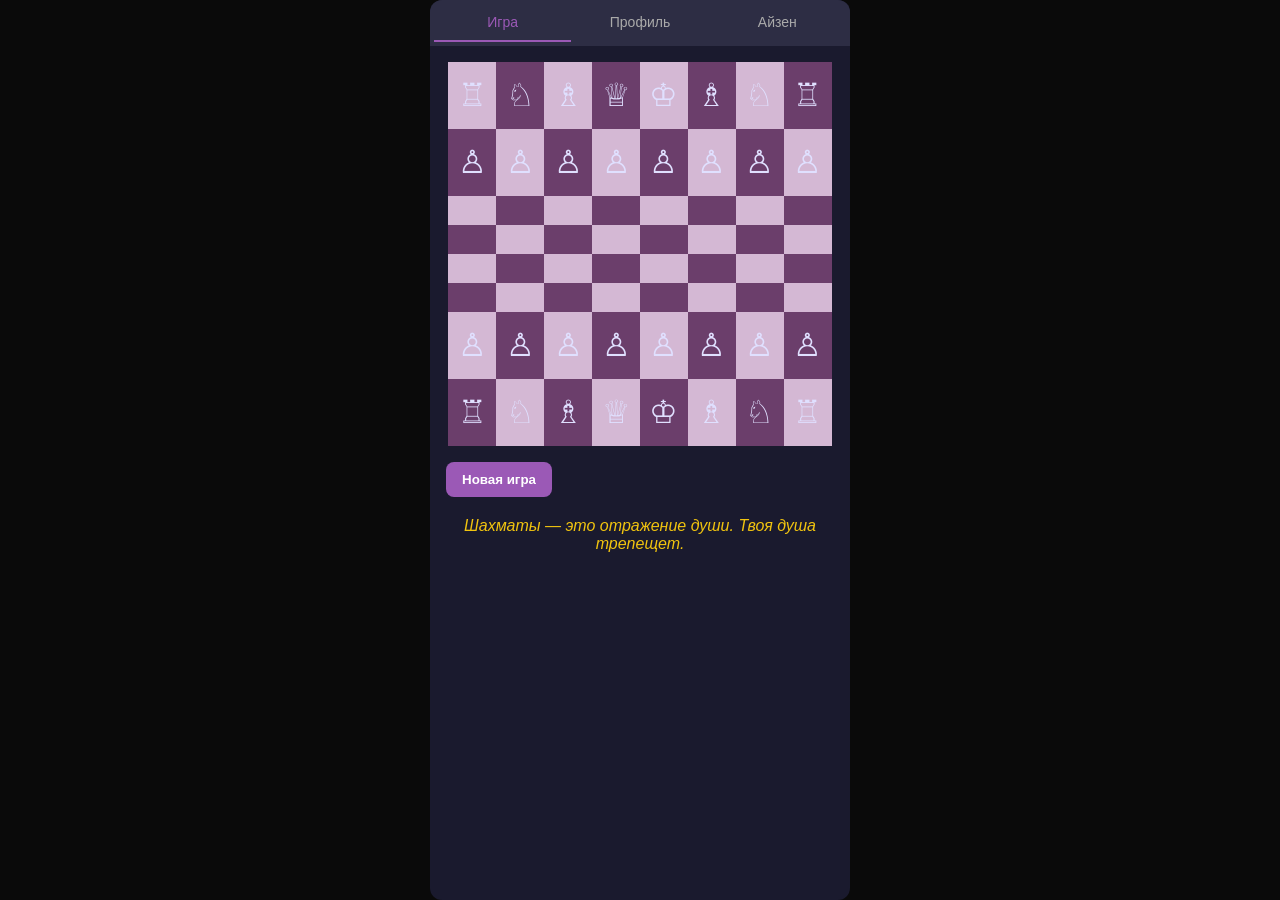
==== www/index.html @ 5776fe79 "Initial Chesszerd engine + GitHub Actions" ====
<!DOCTYPE html>
<html lang="ru">
<head>
<meta charset="UTF-8">
<meta name="viewport" content="width=device-width, initial-scale=1.0, maximum-scale=1.0, user-scalable=no">
<title>Chesszerd — Hogyoku Engine</title>
<style>
:root {
  --bg: #0a0a0a; --panel-bg: #1a1a2e; --text: #e0e0ff;
  --accent: #9b59b6; --gold: #f1c40f;
  --cell-light: #d4b8d4; --cell-dark: #6b3e6b;
}
* { margin:0; padding:0; box-sizing:border-box; }
body {
  background: var(--bg); color: var(--text); font-family: 'Segoe UI', sans-serif;
  display: flex; justify-content: center; align-items: center; height: 100vh;
  overflow: hidden;
}
#app-container {
  width: 100%; max-width: 420px; height: 100vh; display: flex; flex-direction: column;
  background: var(--panel-bg); border-radius: 12px; overflow: hidden;
}
.tab-bar {
  display: flex; background: #2d2d44; padding: 4px;
}
.tab-btn {
  flex:1; text-align:center; padding:10px; color:#aaa; cursor:pointer; font-size:14px;
}
.tab-btn.active { color: var(--accent); border-bottom: 2px solid var(--accent); }
.tab-content { display:none; flex:1; overflow-y:auto; padding:8px; }
#tab-game { display:block; }
#chessboard {
  display: grid; grid-template-columns: repeat(8, 1fr); aspect-ratio: 1;
  margin: 8px auto; width: 95%;
}
.cell {
  display: flex; align-items: center; justify-content: center;
  font-size: min(6vw, 32px); cursor: pointer; user-select: none;
}
.cell.light { background: var(--cell-light); }
.cell.dark { background: var(--cell-dark); }
.control-bar { display:flex; gap:8px; padding:8px; }
button {
  background: var(--accent); color: white; border: none; padding: 10px 16px;
  border-radius: 8px; font-weight: bold;
}
.aizen-quote { font-style:italic; color: var(--gold); text-align:center; margin:12px; }
#aizen-avatar { width: 80px; height: 80px; border-radius: 50%; margin: 0 auto; display: block; background: url('data:image/svg+xml;utf8,<svg xmlns="http://www.w3.org/2000/svg" viewBox="0 0 100 100"><circle cx="50" cy="50" r="45" fill="%239b59b6"/><text x="50" y="65" text-anchor="middle" fill="white" font-size="50">😈</text></svg>') center/cover; }
</style>
</head>
<body>
<div id="app-container">
  <div class="tab-bar">
    <div class="tab-btn active" onclick="ChesszerdApp.switchTab('tab-game')">Игра</div>
    <div class="tab-btn" onclick="ChesszerdApp.switchTab('tab-profile')">Профиль</div>
    <div class="tab-btn" onclick="ChesszerdApp.switchTab('tab-quotes')">Айзен</div>
  </div>
  <div id="tab-game" class="tab-content">
    <div id="chessboard"></div>
    <div class="control-bar">
      <button id="btn-new-game">Новая игра</button>
    </div>
    <div id="aizen-quote" class="aizen-quote"></div>
  </div>
  <div id="tab-profile" class="tab-content">
    <h2>Профиль</h2>
    <p>ELO: <span id="elo">2200</span></p>
    <p>Побед: <span id="wins">0</span></p>
  </div>
  <div id="tab-quotes" class="tab-content">
    <h2>Цитаты Айзена</h2>
    <div id="aizen-avatar"></div>
    <p id="random-quote">"Добро пожаловать в мою реальность."</p>
  </div>
</div>
<script src="engine.js"></script>
<script src="app.js"></script>
</body>
</html>
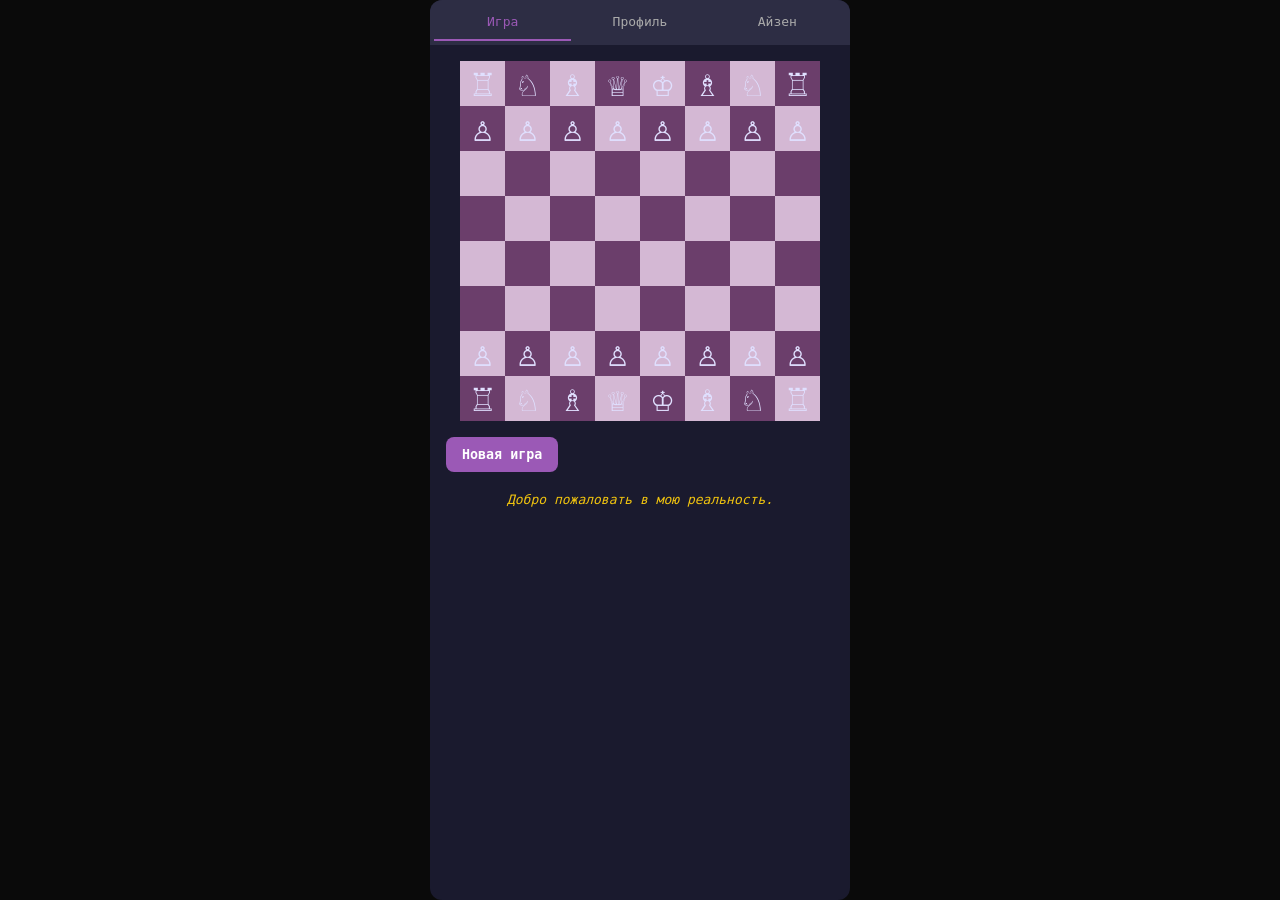
==== commit a1458e3d: "Fix board geometry, AI variety, training" ====
--- a/www/index.html
+++ b/www/index.html
@@ -3,49 +3,41 @@
 <head>
 <meta charset="UTF-8">
 <meta name="viewport" content="width=device-width, initial-scale=1.0, maximum-scale=1.0, user-scalable=no">
-<title>Chesszerd — Hogyoku Engine</title>
+<title>Chesszerd — Hogyoku</title>
 <style>
 :root {
-  --bg: #0a0a0a; --panel-bg: #1a1a2e; --text: #e0e0ff;
-  --accent: #9b59b6; --gold: #f1c40f;
-  --cell-light: #d4b8d4; --cell-dark: #6b3e6b;
+  --bg:#0a0a0a; --panel:#1a1a2e; --text:#e0e0ff; --accent:#9b59b6; --gold:#f1c40f;
+  --light:#d4b8d4; --dark:#6b3e6b;
 }
 * { margin:0; padding:0; box-sizing:border-box; }
-body {
-  background: var(--bg); color: var(--text); font-family: 'Segoe UI', sans-serif;
-  display: flex; justify-content: center; align-items: center; height: 100vh;
-  overflow: hidden;
+body { background:var(--bg); color:var(--text); font-family:monospace; display:flex; justify-content:center; align-items:center; height:100vh; overflow:hidden; }
+#app-container {
+  width:100%; max-width:420px; height:100vh; display:flex; flex-direction:column;
+  background:var(--panel); border-radius:12px; overflow:hidden;
 }
-#app-container {
-  width: 100%; max-width: 420px; height: 100vh; display: flex; flex-direction: column;
-  background: var(--panel-bg); border-radius: 12px; overflow: hidden;
-}
-.tab-bar {
-  display: flex; background: #2d2d44; padding: 4px;
-}
-.tab-btn {
-  flex:1; text-align:center; padding:10px; color:#aaa; cursor:pointer; font-size:14px;
-}
-.tab-btn.active { color: var(--accent); border-bottom: 2px solid var(--accent); }
+.tab-bar { display:flex; background:#2d2d44; padding:4px; }
+.tab-btn { flex:1; text-align:center; padding:10px; color:#aaa; cursor:pointer; }
+.tab-btn.active { color:var(--accent); border-bottom:2px solid var(--accent); }
 .tab-content { display:none; flex:1; overflow-y:auto; padding:8px; }
 #tab-game { display:block; }
+
 #chessboard {
-  display: grid; grid-template-columns: repeat(8, 1fr); aspect-ratio: 1;
-  margin: 8px auto; width: 95%;
+  width: 360px; height: 360px; max-width: 95vw; aspect-ratio: 1/1;
+  margin: 8px auto;
+  display: grid; grid-template-columns: repeat(8, 1fr); grid-template-rows: repeat(8, 1fr);
 }
 .cell {
   display: flex; align-items: center; justify-content: center;
-  font-size: min(6vw, 32px); cursor: pointer; user-select: none;
+  font-size: 36px; line-height: 1; user-select: none;
 }
-.cell.light { background: var(--cell-light); }
-.cell.dark { background: var(--cell-dark); }
+.cell.light { background: var(--light); }
+.cell.dark { background: var(--dark); }
 .control-bar { display:flex; gap:8px; padding:8px; }
 button {
-  background: var(--accent); color: white; border: none; padding: 10px 16px;
-  border-radius: 8px; font-weight: bold;
+  background:var(--accent); color:white; border:none; padding:10px 16px;
+  border-radius:8px; font-weight:bold; font-family:monospace;
 }
-.aizen-quote { font-style:italic; color: var(--gold); text-align:center; margin:12px; }
-#aizen-avatar { width: 80px; height: 80px; border-radius: 50%; margin: 0 auto; display: block; background: url('data:image/svg+xml;utf8,<svg xmlns="http://www.w3.org/2000/svg" viewBox="0 0 100 100"><circle cx="50" cy="50" r="45" fill="%239b59b6"/><text x="50" y="65" text-anchor="middle" fill="white" font-size="50">😈</text></svg>') center/cover; }
+.aizen-quote { font-style:italic; color:var(--gold); text-align:center; margin:12px; }
 </style>
 </head>
 <body>
@@ -63,14 +55,11 @@
     <div id="aizen-quote" class="aizen-quote"></div>
   </div>
   <div id="tab-profile" class="tab-content">
-    <h2>Профиль</h2>
-    <p>ELO: <span id="elo">2200</span></p>
-    <p>Побед: <span id="wins">0</span></p>
+    <h2>Профиль</h2><p>ELO: 2200</p><p>Побед: 0</p>
   </div>
   <div id="tab-quotes" class="tab-content">
     <h2>Цитаты Айзена</h2>
-    <div id="aizen-avatar"></div>
-    <p id="random-quote">"Добро пожаловать в мою реальность."</p>
+    <p id="random-quote">"Добро пожаловать."</p>
   </div>
 </div>
 <script src="engine.js"></script>
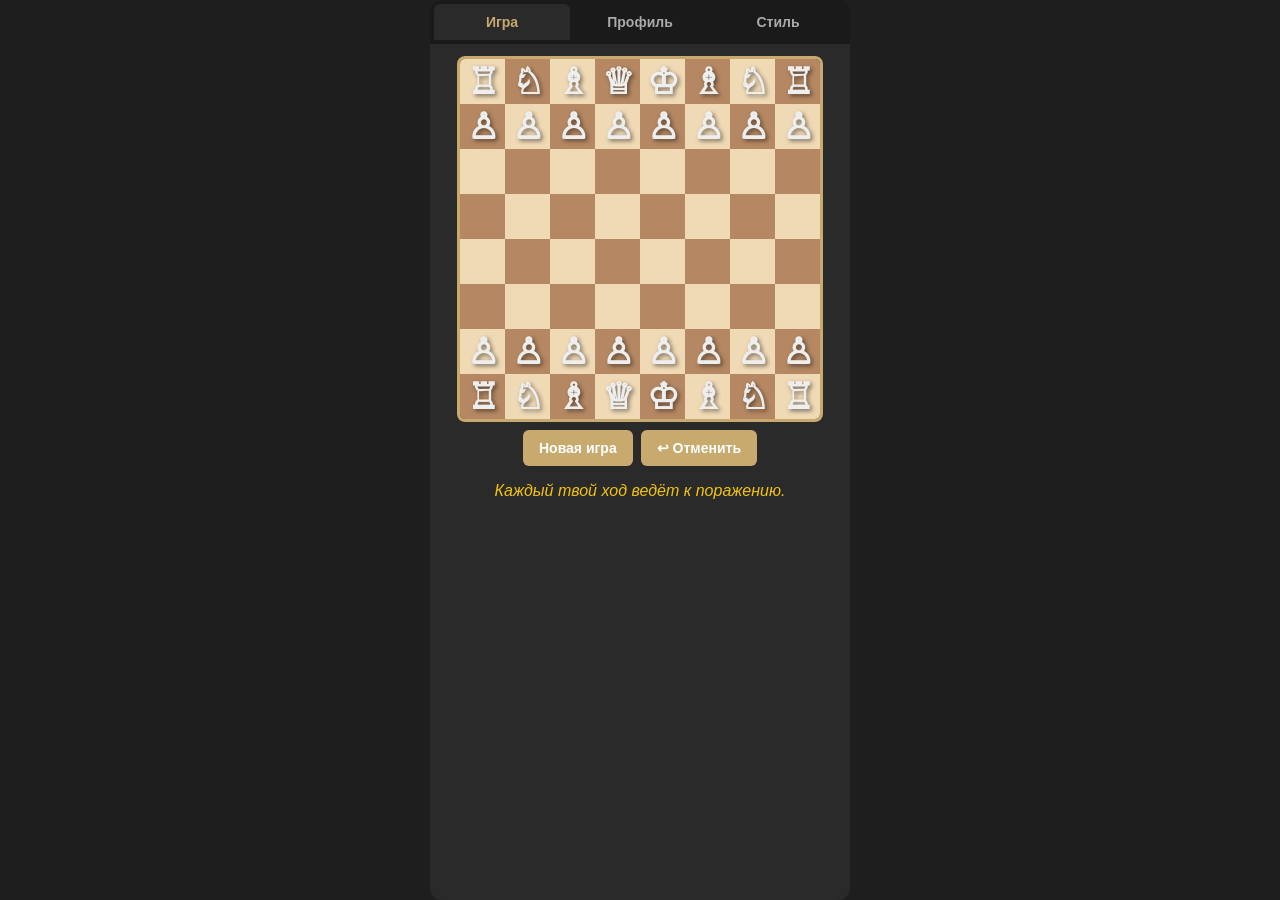
==== commit ea8b617b: "Wood theme, NEO style, profile system" ====
--- a/www/index.html
+++ b/www/index.html
@@ -3,41 +3,79 @@
 <head>
 <meta charset="UTF-8">
 <meta name="viewport" content="width=device-width, initial-scale=1.0, maximum-scale=1.0, user-scalable=no">
-<title>Chesszerd — Hogyoku</title>
+<title>Chesszerd</title>
 <style>
 :root {
-  --bg:#0a0a0a; --panel:#1a1a2e; --text:#e0e0ff; --accent:#9b59b6; --gold:#f1c40f;
-  --light:#d4b8d4; --dark:#6b3e6b;
+  --bg: #1e1e1e; --panel: #2a2a2a; --text: #eee; --accent: #c8a96e; --gold: #f1c40f;
+  --cell-light: #b58863; --cell-dark: #f0d9b5; /* дерево по умолчанию */
+  --piece-color: #000; --piece-shadow: rgba(0,0,0,0.5);
+  --tab-active: var(--accent);
 }
-* { margin:0; padding:0; box-sizing:border-box; }
-body { background:var(--bg); color:var(--text); font-family:monospace; display:flex; justify-content:center; align-items:center; height:100vh; overflow:hidden; }
+body {
+  background: var(--bg); color: var(--text); font-family: 'Segoe UI', sans-serif;
+  display: flex; justify-content: center; align-items: center; height: 100vh;
+  margin: 0; overflow: hidden;
+}
 #app-container {
-  width:100%; max-width:420px; height:100vh; display:flex; flex-direction:column;
-  background:var(--panel); border-radius:12px; overflow:hidden;
+  width: 100%; max-width: 420px; height: 100vh; display: flex; flex-direction: column;
+  background: var(--panel); border-radius: 12px; overflow: hidden;
+  position: relative;
 }
-.tab-bar { display:flex; background:#2d2d44; padding:4px; }
-.tab-btn { flex:1; text-align:center; padding:10px; color:#aaa; cursor:pointer; }
-.tab-btn.active { color:var(--accent); border-bottom:2px solid var(--accent); }
-.tab-content { display:none; flex:1; overflow-y:auto; padding:8px; }
-#tab-game { display:block; }
+.tab-bar {
+  display: flex; background: #1a1a1a; padding: 4px; gap: 2px;
+}
+.tab-btn {
+  flex: 1; text-align: center; padding: 10px; color: #aaa; cursor: pointer;
+  font-size: 14px; font-weight: bold; border-radius: 6px 6px 0 0;
+  transition: all 0.2s;
+}
+.tab-btn.active { background: var(--panel); color: var(--accent); }
+.tab-content { display: none; flex: 1; overflow-y: auto; padding: 12px; }
+#tab-game { display: block; }
 
 #chessboard {
-  width: 360px; height: 360px; max-width: 95vw; aspect-ratio: 1/1;
-  margin: 8px auto;
+  width: min(360px, 90vw); height: min(360px, 90vw);
+  margin: 0 auto;
   display: grid; grid-template-columns: repeat(8, 1fr); grid-template-rows: repeat(8, 1fr);
+  border: 3px solid var(--accent); border-radius: 8px; overflow: hidden;
 }
 .cell {
   display: flex; align-items: center; justify-content: center;
-  font-size: 36px; line-height: 1; user-select: none;
+  font-size: min(7vw, 36px); line-height: 1; user-select: none;
+  transition: background 0.1s;
 }
-.cell.light { background: var(--light); }
-.cell.dark { background: var(--dark); }
-.control-bar { display:flex; gap:8px; padding:8px; }
+.cell.light { background: var(--cell-light); }
+.cell.dark { background: var(--cell-dark); }
+.piece {
+  text-shadow: 2px 2px 4px var(--piece-shadow);
+  font-weight: bold;
+}
 button {
-  background:var(--accent); color:white; border:none; padding:10px 16px;
-  border-radius:8px; font-weight:bold; font-family:monospace;
+  background: var(--accent); color: #fff; border: none; padding: 10px 16px;
+  border-radius: 6px; font-weight: bold; cursor: pointer;
+  font-size: 14px;
 }
-.aizen-quote { font-style:italic; color:var(--gold); text-align:center; margin:12px; }
+.control-bar { display: flex; gap: 8px; padding: 8px 0; flex-wrap: wrap; justify-content: center; }
+.aizen-quote { font-style: italic; color: var(--gold); text-align: center; margin: 8px 0; }
+
+/* Профиль */
+.profile-section { text-align: center; }
+.avatar-grid { display: flex; gap: 10px; justify-content: center; flex-wrap: wrap; margin: 10px 0; }
+.avatar-img {
+  width: 50px; height: 50px; border-radius: 50%; border: 3px solid transparent;
+  background-size: cover; cursor: pointer; transition: 0.2s;
+}
+.avatar-img.selected, .avatar-img:hover { border-color: var(--accent); }
+
+/* Настройки */
+.theme-selector {
+  display: flex; gap: 10px; justify-content: center; flex-wrap: wrap; margin: 8px 0;
+}
+.theme-btn {
+  background: #444; color: white; padding: 6px 12px; border-radius: 20px;
+  border: none; cursor: pointer; font-size: 12px;
+}
+.theme-btn.active { background: var(--accent); }
 </style>
 </head>
 <body>
@@ -45,23 +83,42 @@
   <div class="tab-bar">
     <div class="tab-btn active" onclick="ChesszerdApp.switchTab('tab-game')">Игра</div>
     <div class="tab-btn" onclick="ChesszerdApp.switchTab('tab-profile')">Профиль</div>
-    <div class="tab-btn" onclick="ChesszerdApp.switchTab('tab-quotes')">Айзен</div>
+    <div class="tab-btn" onclick="ChesszerdApp.switchTab('tab-settings')">Стиль</div>
   </div>
+
+  <!-- Игра -->
   <div id="tab-game" class="tab-content">
     <div id="chessboard"></div>
     <div class="control-bar">
       <button id="btn-new-game">Новая игра</button>
+      <button onclick="ChesszerdApp.undoMove()">↩ Отменить</button>
     </div>
     <div id="aizen-quote" class="aizen-quote"></div>
   </div>
+
+  <!-- Профиль -->
   <div id="tab-profile" class="tab-content">
-    <h2>Профиль</h2><p>ELO: 2200</p><p>Побед: 0</p>
+    <div class="profile-section">
+      <h2 id="profile-greeting">Игрок</h2>
+      <p>ELO: <span id="elo">1200</span></p>
+      <p>Побед: <span id="wins">0</span> / Поражений: <span id="losses">0</span></p>
+      <div>
+        <label>Имя: <input id="username-input" type="text" placeholder="Введи ник" maxlength="20"></label>
+        <button onclick="ChesszerdApp.saveProfile()">Сохранить</button>
+      </div>
+      <div class="avatar-grid" id="avatar-chooser"></div>
+    </div>
   </div>
-  <div id="tab-quotes" class="tab-content">
-    <h2>Цитаты Айзена</h2>
-    <p id="random-quote">"Добро пожаловать."</p>
+
+  <!-- Настройки стилей -->
+  <div id="tab-settings" class="tab-content">
+    <h3>Тема доски</h3>
+    <div class="theme-selector" id="theme-selector"></div>
+    <h3>Стиль фигур</h3>
+    <div class="theme-selector" id="style-selector"></div>
   </div>
 </div>
+
 <script src="engine.js"></script>
 <script src="app.js"></script>
 </body>
